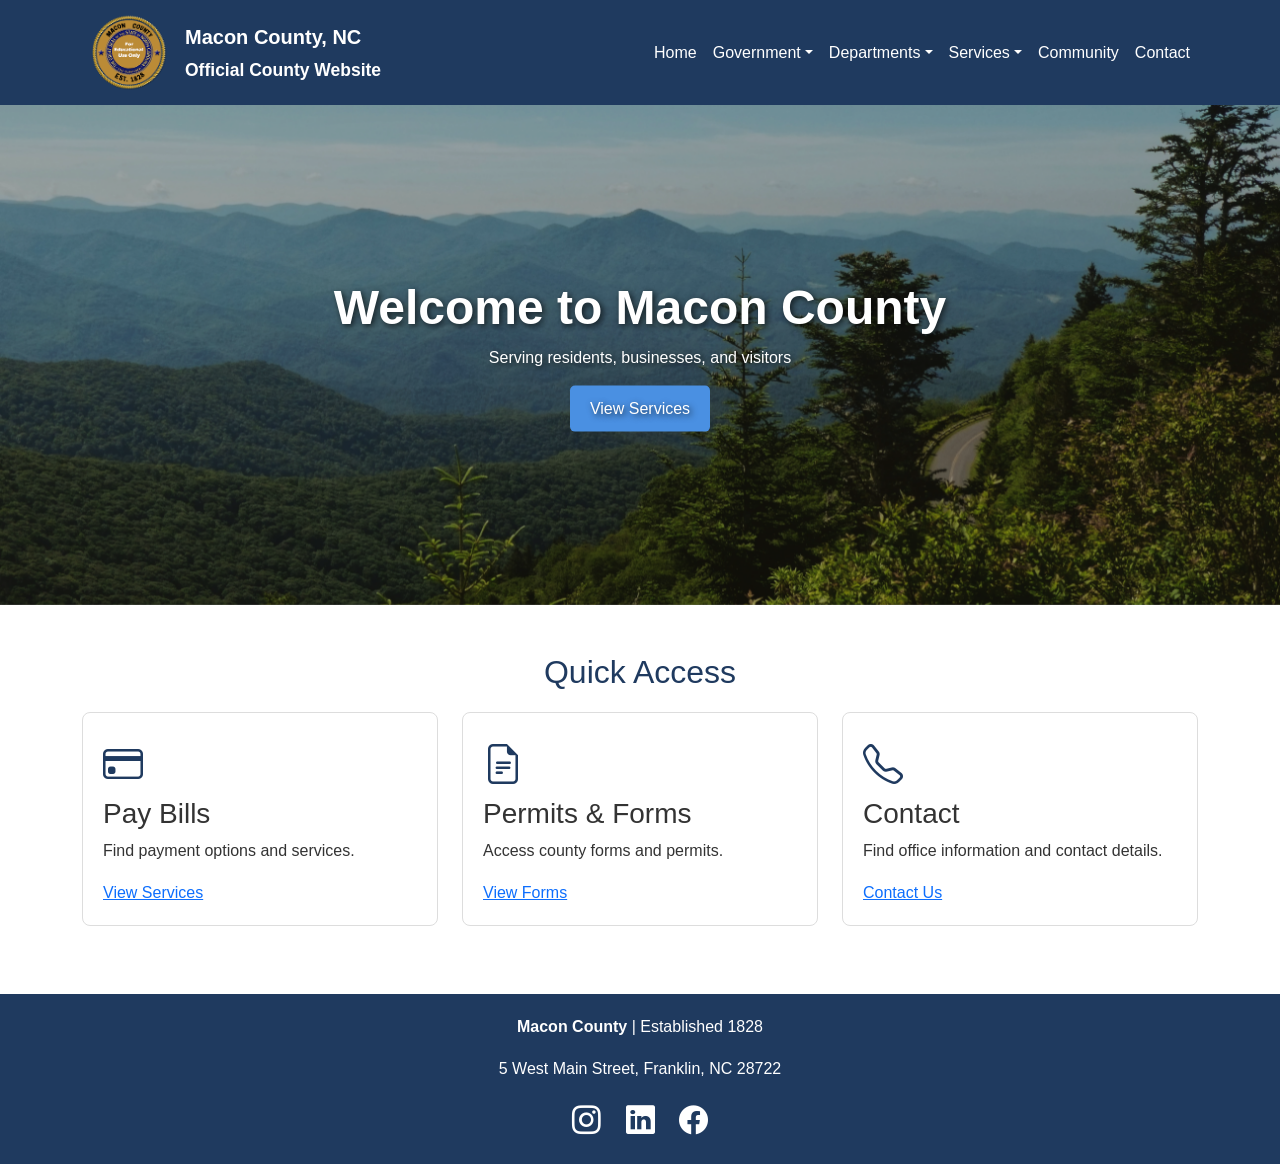
==== index.html @ 6c196530 "Initial commit Add files" ====
<!DOCTYPE html>
<html lang="en">
<head>
  <meta charset="UTF-8">
  <meta name="viewport" content="width=device-width, initial-scale=1.0">
  <title>Home | Macon County</title>
  <meta name="description" content="Macon County homepage with services, departments, government information, and community resources.">

  <!-- Bootstrap -->
  <link href="https://cdn.jsdelivr.net/npm/bootstrap@5.3.3/dist/css/bootstrap.min.css" rel="stylesheet">
  <link rel="stylesheet" href="https://cdn.jsdelivr.net/npm/bootstrap-icons@1.11.3/font/bootstrap-icons.css">

  <!-- Custom CSS -->
  <link rel="stylesheet" href="styles.css">
</head>

<body>

<!-- NAVBAR -->
<nav class="navbar navbar-expand-lg navbar-dark custom-nav">
  <div class="container">

    <!-- LOGO + TEXT -->
    <a class="navbar-brand d-flex align-items-center" href="index.html">
      <img src="images/logo.png" alt="Macon County logo" class="logo">
      <span class="ms-2">
        <strong>Macon County, NC</strong><br>
        <small>Official County Website</small>
      </span>
    </a>

    <button class="navbar-toggler" type="button" data-bs-toggle="collapse" data-bs-target="#navMenu">
      <span class="navbar-toggler-icon"></span>
    </button>

    <div class="collapse navbar-collapse" id="navMenu">
      <ul class="navbar-nav ms-auto">

        <li class="nav-item"><a class="nav-link active" href="index.html">Home</a></li>

        <li class="nav-item dropdown">
          <a class="nav-link dropdown-toggle" href="government.html" data-bs-toggle="dropdown">Government</a>
          <ul class="dropdown-menu">
            <li><a class="dropdown-item" href="government.html">Overview</a></li>
            <li><a class="dropdown-item" href="board.html">Board of Commissioners</a></li>
          </ul>
        </li>

        <li class="nav-item dropdown">
          <a class="nav-link dropdown-toggle" href="departments.html" data-bs-toggle="dropdown">Departments</a>
          <ul class="dropdown-menu">
            <li><a class="dropdown-item" href="departments.html">Overview</a></li>
            <li><a class="dropdown-item" href="public-safety.html">Public Safety</a></li>
          </ul>
        </li>

        <li class="nav-item dropdown">
          <a class="nav-link dropdown-toggle" href="services.html" data-bs-toggle="dropdown">Services</a>
          <ul class="dropdown-menu">
            <li><a class="dropdown-item" href="services.html">Overview</a></li>
            <li><a class="dropdown-item" href="permits.html">Permits & Forms</a></li>
          </ul>
        </li>

        <li class="nav-item"><a class="nav-link" href="community.html">Community</a></li>
        <li class="nav-item"><a class="nav-link" href="contact.html">Contact</a></li>

      </ul>
    </div>
  </div>
</nav>

<!-- HERO -->
<header>
  <div id="heroCarousel" class="carousel slide" data-bs-ride="carousel">

    <div class="carousel-inner">

      <div class="carousel-item active">
        <img src="images/mountain1.jpg" class="d-block w-100 hero-img" alt="Mountain view in Macon County">
      </div>

      <div class="carousel-item">
        <img src="images/mountain2.jpg" class="d-block w-100 hero-img" alt="Autumn mountains in Macon County">
      </div>

      <div class="carousel-item">
        <img src="images/mountain3.jpg" class="d-block w-100 hero-img" alt="Sunset over mountains in Macon County">
      </div>

    </div>

    <!-- TEXT OVERLAY -->
    <div class="hero-overlay text-center">
      <h1>Welcome to Macon County</h1>
      <p>Serving residents, businesses, and visitors</p>
      <a href="services.html" class="btn-main">View Services</a>
    </div>

  </div>
</header>

<!-- MAIN -->
<main class="container my-5">

  <h2 class="section-title text-center">Quick Access</h2>

  <div class="row g-4">

    <div class="col-md-4">
      <div class="card-custom">
        <i class="bi bi-credit-card icon-style"></i>
        <h3>Pay Bills</h3>
        <p>Find payment options and services.</p>
        <a href="services.html">View Services</a>
      </div>
    </div>

    <div class="col-md-4">
      <div class="card-custom">
        <i class="bi bi-file-earmark-text icon-style"></i>
        <h3>Permits & Forms</h3>
        <p>Access county forms and permits.</p>
        <a href="permits.html">View Forms</a>
      </div>
    </div>

    <div class="col-md-4">
      <div class="card-custom">
        <i class="bi bi-telephone icon-style"></i>
        <h3>Contact</h3>
        <p>Find office information and contact details.</p>
        <a href="contact.html">Contact Us</a>
      </div>
    </div>

  </div>

</main>

<!-- FOOTER -->
<footer>
  <div class="container text-center">

    <p><strong>Macon County</strong> | Established 1828</p>
    <p>5 West Main Street, Franklin, NC 28722</p>

    <!-- SOCIAL ICONS -->
    <div class="mt-3">

      <a href="https://www.instagram.com/maconncgov?igsh=a2w2Z3llcmlhcnA0" target="_blank" class="social-icon">
        <i class="bi bi-instagram"></i>
      </a>

      <a href="https://www.linkedin.com/company/macon-county-government-nc/" target="_blank" class="social-icon">
        <i class="bi bi-linkedin"></i>
      </a>

      <a href="https://www.facebook.com/maconcountync" target="_blank" class="social-icon">
        <i class="bi bi-facebook"></i>
      </a>

    </div>

  </div>
</footer>
</body>
</html>
---- styles.css ----
/* GENERAL */
body {
  font-family: Arial, sans-serif;
  color: #333;
  line-height: 1.6;
  margin: 0;
}

/* NAVBAR */
.custom-nav {
  background-color: #1F3A5F;
}

.navbar-brand {
  font-weight: bold;
}

.nav-link {
  color: white !important;
}

.nav-link:hover {
  color: #F2C94C !important;
}

/* LOGO */
.logo {
  width: 95px;
  height: auto;
}

/* HERO */
.hero {
  background-color: #1F3A5F;
  color: white;
  padding: 80px 20px;
}

.hero h1 {
  font-size: 2.5rem;
  font-weight: bold;
}

/* HEADERS */
.page-header {
  background-color: #f5f5f5;
  padding: 40px 20px;
  border-bottom: 4px solid #F2C94C;
}

.page-header h1 {
  color: #1F3A5F;
}

/* SECTION TITLES */
.section-title {
  color: #1F3A5F;
  margin-bottom: 20px;
}

/* CARDS */
.card-custom {
  border: 1px solid #ddd;
  padding: 20px;
  border-radius: 8px;
  background-color: white;
  margin-bottom: 20px;
}

.card-custom {
  margin-bottom: 20px;
}

.section-title {
  margin-top: 10px;
}

/* BUTTON */
.btn-main {
  background-color: #4A90E2;
  color: white;
  padding: 10px 20px;
  border-radius: 5px;
  text-decoration: none;
  display: inline-block;
}

.btn-main:hover {
  background-color: #1F3A5F;
}

/* FOOTER */
footer {
  background-color: #1F3A5F;
  color: white;
  padding: 20px;
  margin-top: 40px;
}

/* HERO SLIDESHOW */
#heroCarousel {
  position: relative;
}

.hero-img {
  height: 500px;
  object-fit: cover;
}

#heroCarousel::before {
  content: "";
  position: absolute;
  inset: 0;
  background: rgba(0, 0, 0, 0.35);
  z-index: 1;
}

.hero-overlay {
  position: absolute;
  top: 50%;
  left: 50%;
  width: 90%;
  transform: translate(-50%, -50%);
  color: white;
  text-align: center;
  text-shadow: 2px 2px 6px rgba(0,0,0,0.7);
  z-index: 2;
}

.hero-overlay h1 {
  font-size: 3rem;
  font-weight: bold;
}

.carousel-inner {
  position: relative;
  z-index: 0;
}

@media (max-width: 768px) {
  .hero-img {
    height: 350px;
  }

  .hero-overlay h1 {
    font-size: 2rem;
  }
}

.icon-style {
  font-size: 2.5rem;
  color: #1F3A5F;
  margin-bottom: 10px;
}

.social-icon {
  color: white;
  font-size: 1.8rem;
  margin: 0 10px;
  display: inline-block;
  transition: transform 0.2s, color 0.2s;
}

.social-icon:hover {
  color: #F2C94C;
  transform: scale(1.2);
}

/* MOBILE */
@media (max-width: 768px) {
  .hero {
    padding: 60px 15px;
  }

  .hero h1 {
    font-size: 2rem;
  }

  .logo {
    width: 40px;
  }
}
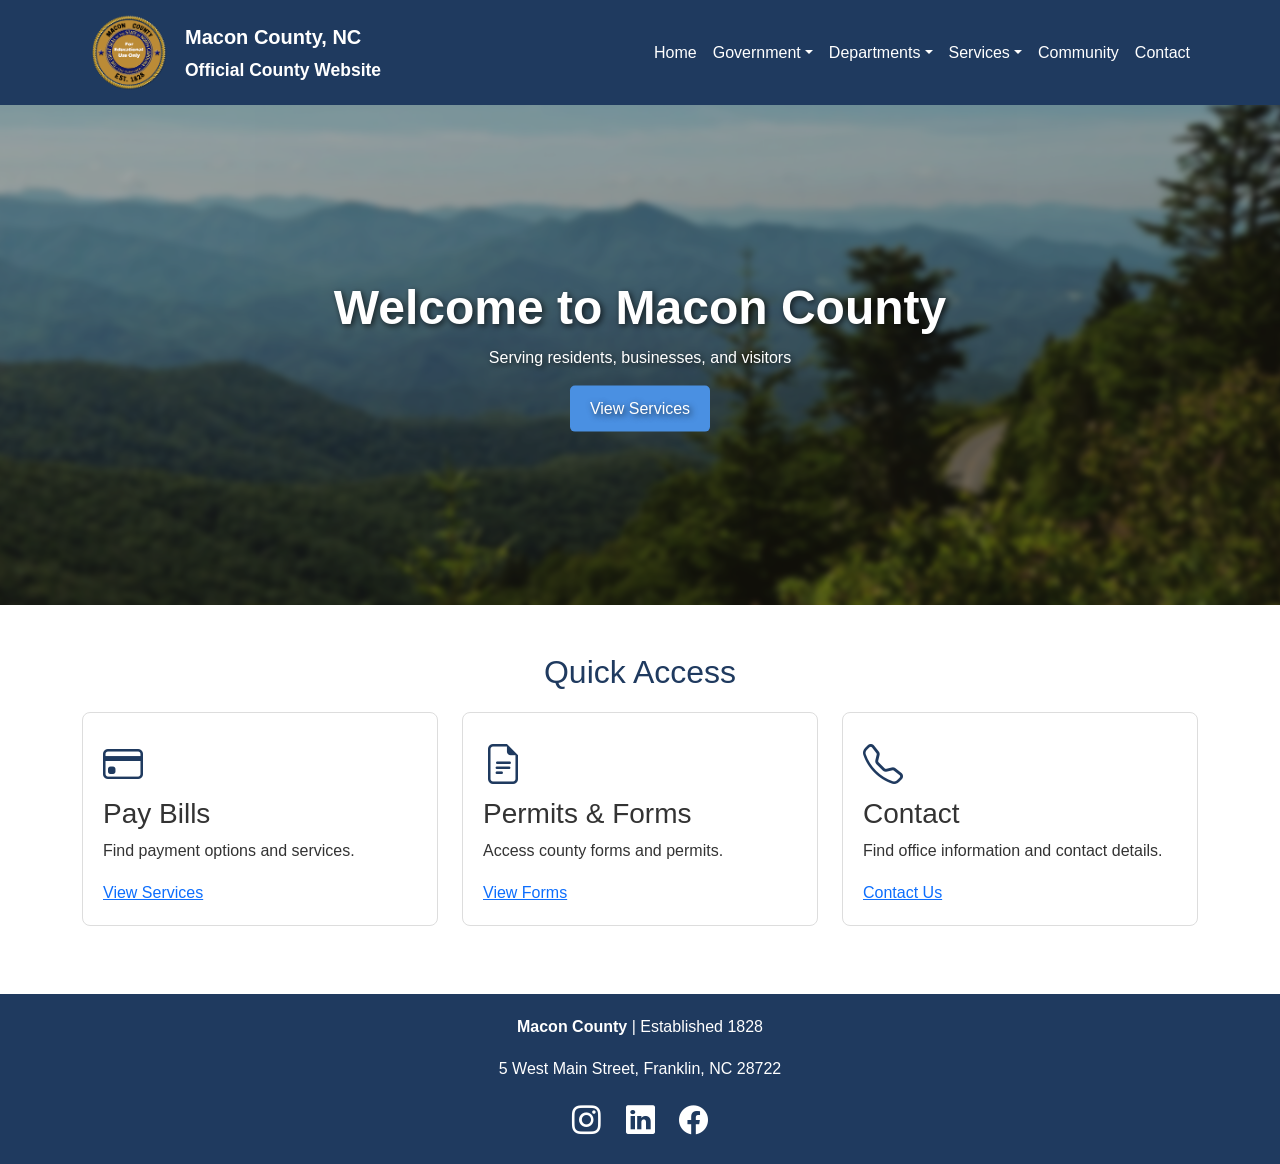
==== commit 3fd8eebf: "Update index.html" ====
--- a/index.html
+++ b/index.html
@@ -10,7 +10,7 @@
   <link href="https://cdn.jsdelivr.net/npm/bootstrap@5.3.3/dist/css/bootstrap.min.css" rel="stylesheet">
   <link rel="stylesheet" href="https://cdn.jsdelivr.net/npm/bootstrap-icons@1.11.3/font/bootstrap-icons.css">
 
-  <!-- Custom CSS -->
+  <!-- CSS -->
   <link rel="stylesheet" href="styles.css">
 </head>
 
@@ -20,7 +20,7 @@
 <nav class="navbar navbar-expand-lg navbar-dark custom-nav">
   <div class="container">
 
-    <!-- LOGO + TEXT -->
+    <!-- LOGO and TEXT -->
     <a class="navbar-brand d-flex align-items-center" href="index.html">
       <img src="images/logo.png" alt="Macon County logo" class="logo">
       <span class="ms-2">
--- a/styles.css
+++ b/styles.css
@@ -166,6 +166,13 @@
   transform: scale(1.2);
 }
 
+.hero-img {
+  height: 500px;
+  object-fit: cover;
+  filter: blur(3px);
+  transform: scale(1.05);
+}
+
 /* MOBILE */
 @media (max-width: 768px) {
   .hero {
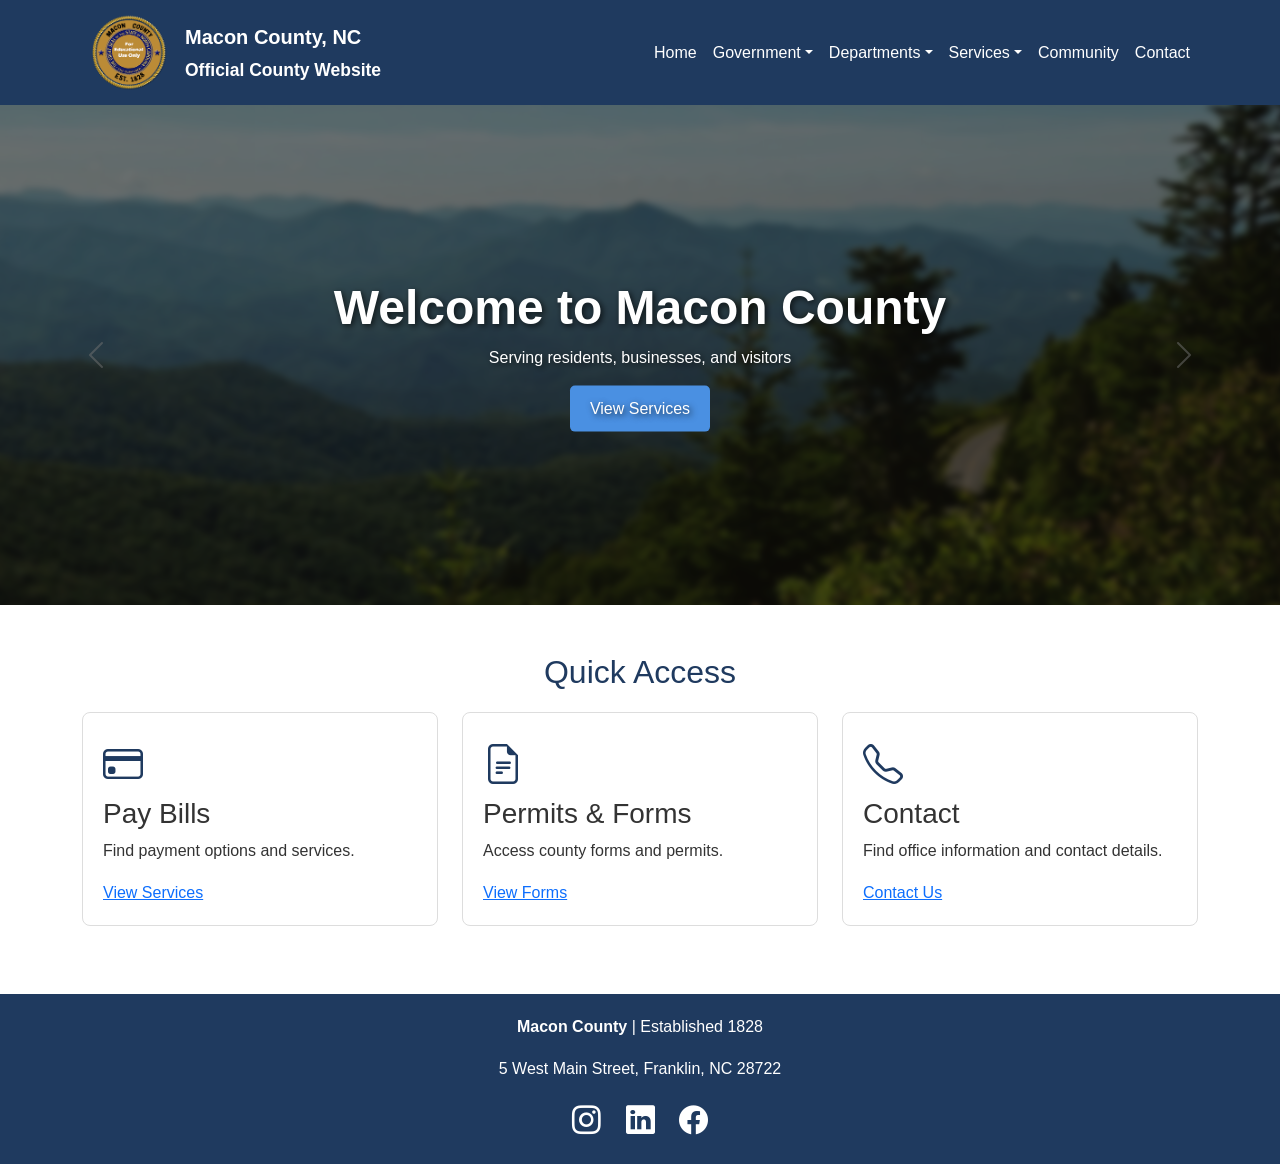
==== commit 9d47c5bd: "Accessibility Updates" ====
--- a/index.html
+++ b/index.html
@@ -87,7 +87,13 @@
       <div class="carousel-item">
         <img src="images/mountain3.jpg" class="d-block w-100 hero-img" alt="Sunset over mountains in Macon County">
       </div>
+     <button class="carousel-control-prev" type="button" data-bs-target="#heroCarousel" data-bs-slide="prev" aria-label="Previous slide">
+  <span class="carousel-control-prev-icon"></span>
+</button>
 
+<button class="carousel-control-next" type="button" data-bs-target="#heroCarousel" data-bs-slide="next" aria-label="Next slide">
+  <span class="carousel-control-next-icon"></span>
+</button>
     </div>
 
     <!-- TEXT OVERLAY -->
@@ -148,17 +154,17 @@
     <!-- SOCIAL ICONS -->
     <div class="mt-3">
 
-      <a href="https://www.instagram.com/maconncgov?igsh=a2w2Z3llcmlhcnA0" target="_blank" class="social-icon">
-        <i class="bi bi-instagram"></i>
-      </a>
+      <a href="https://www.instagram.com/maconncgov" target="_blank" class="social-icon" aria-label="Instagram">
+  <i class="bi bi-instagram"></i>
+</a>
 
-      <a href="https://www.linkedin.com/company/macon-county-government-nc/" target="_blank" class="social-icon">
-        <i class="bi bi-linkedin"></i>
-      </a>
+<a href="https://www.linkedin.com/company/macon-county-government-nc/" target="_blank" class="social-icon" aria-label="LinkedIn">
+  <i class="bi bi-linkedin"></i>
+</a>
 
-      <a href="https://www.facebook.com/maconcountync" target="_blank" class="social-icon">
-        <i class="bi bi-facebook"></i>
-      </a>
+<a href="https://www.facebook.com/maconcountync" target="_blank" class="social-icon" aria-label="Facebook">
+  <i class="bi bi-facebook"></i>
+</a>
 
     </div>
 
--- a/styles.css
+++ b/styles.css
@@ -111,7 +111,7 @@
   content: "";
   position: absolute;
   inset: 0;
-  background: rgba(0, 0, 0, 0.35);
+  background: rgba(0, 0, 0, 0.55);
   z-index: 1;
 }
 
